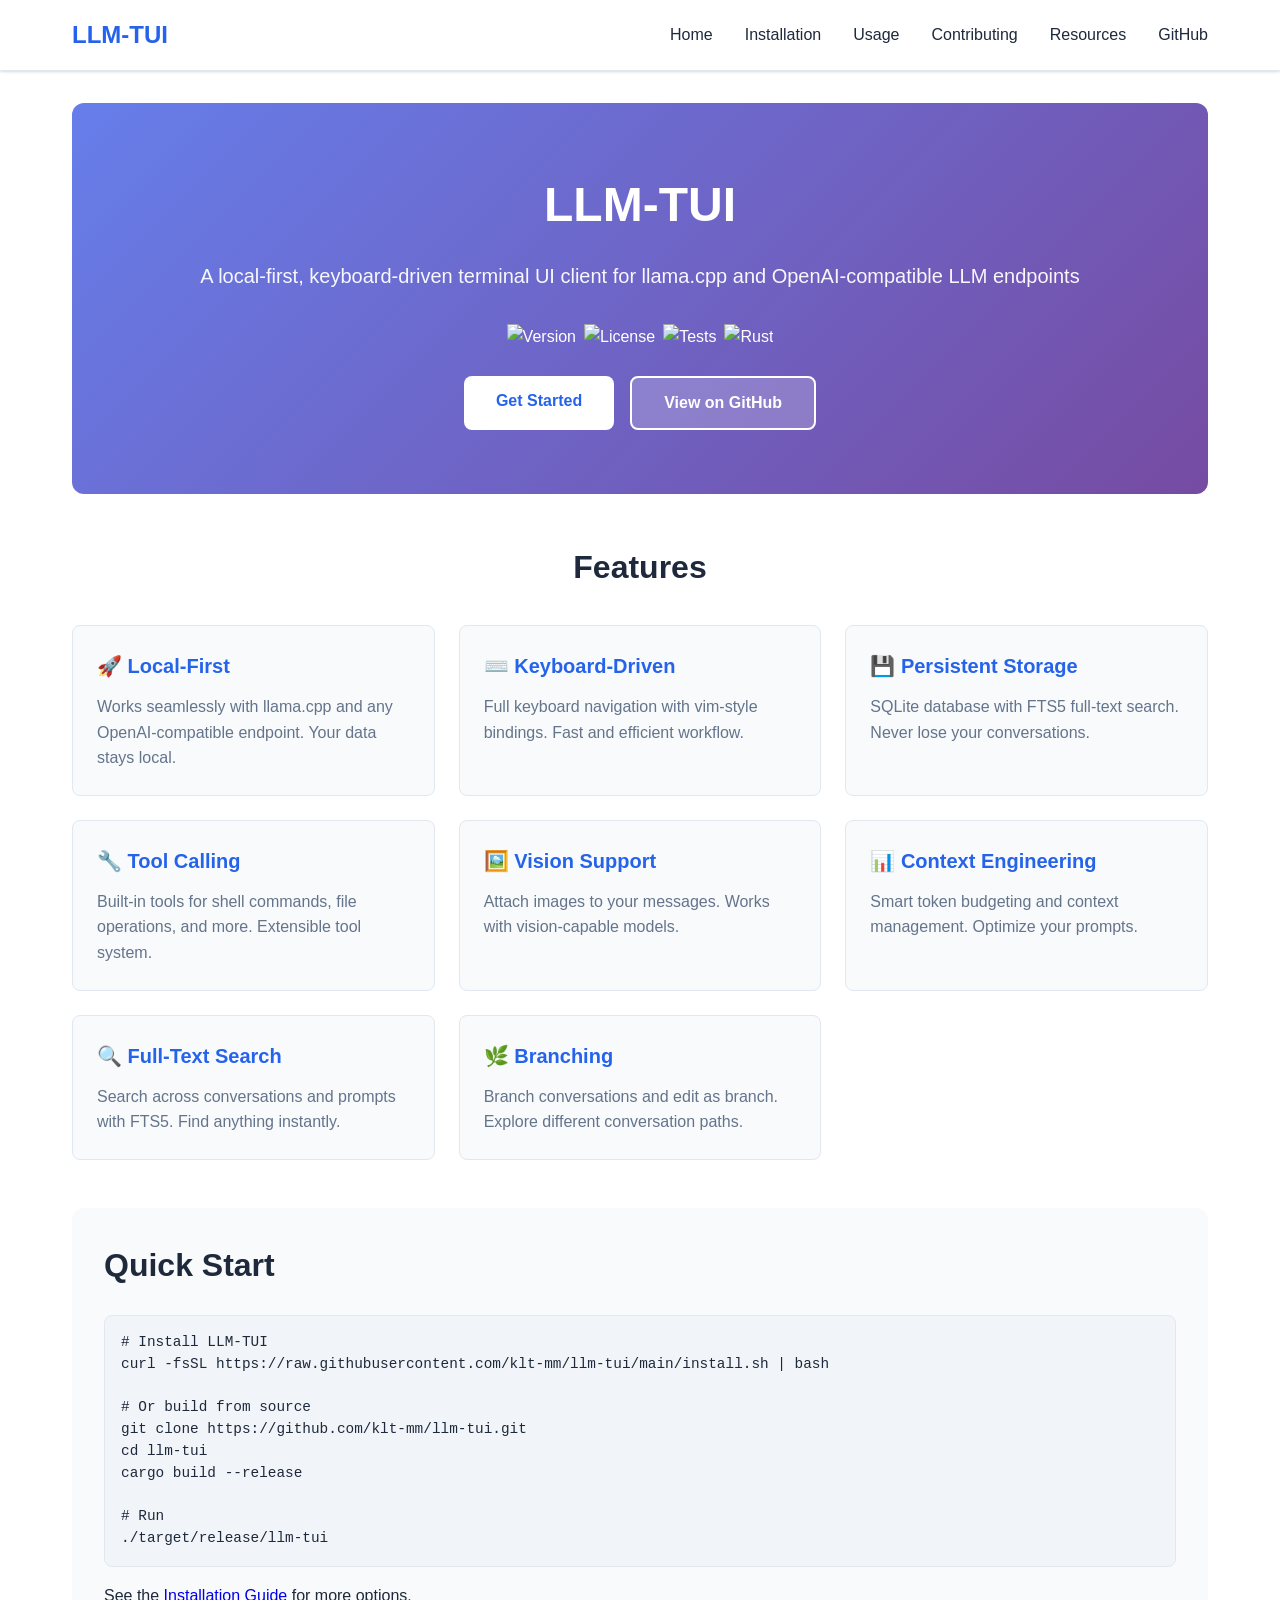
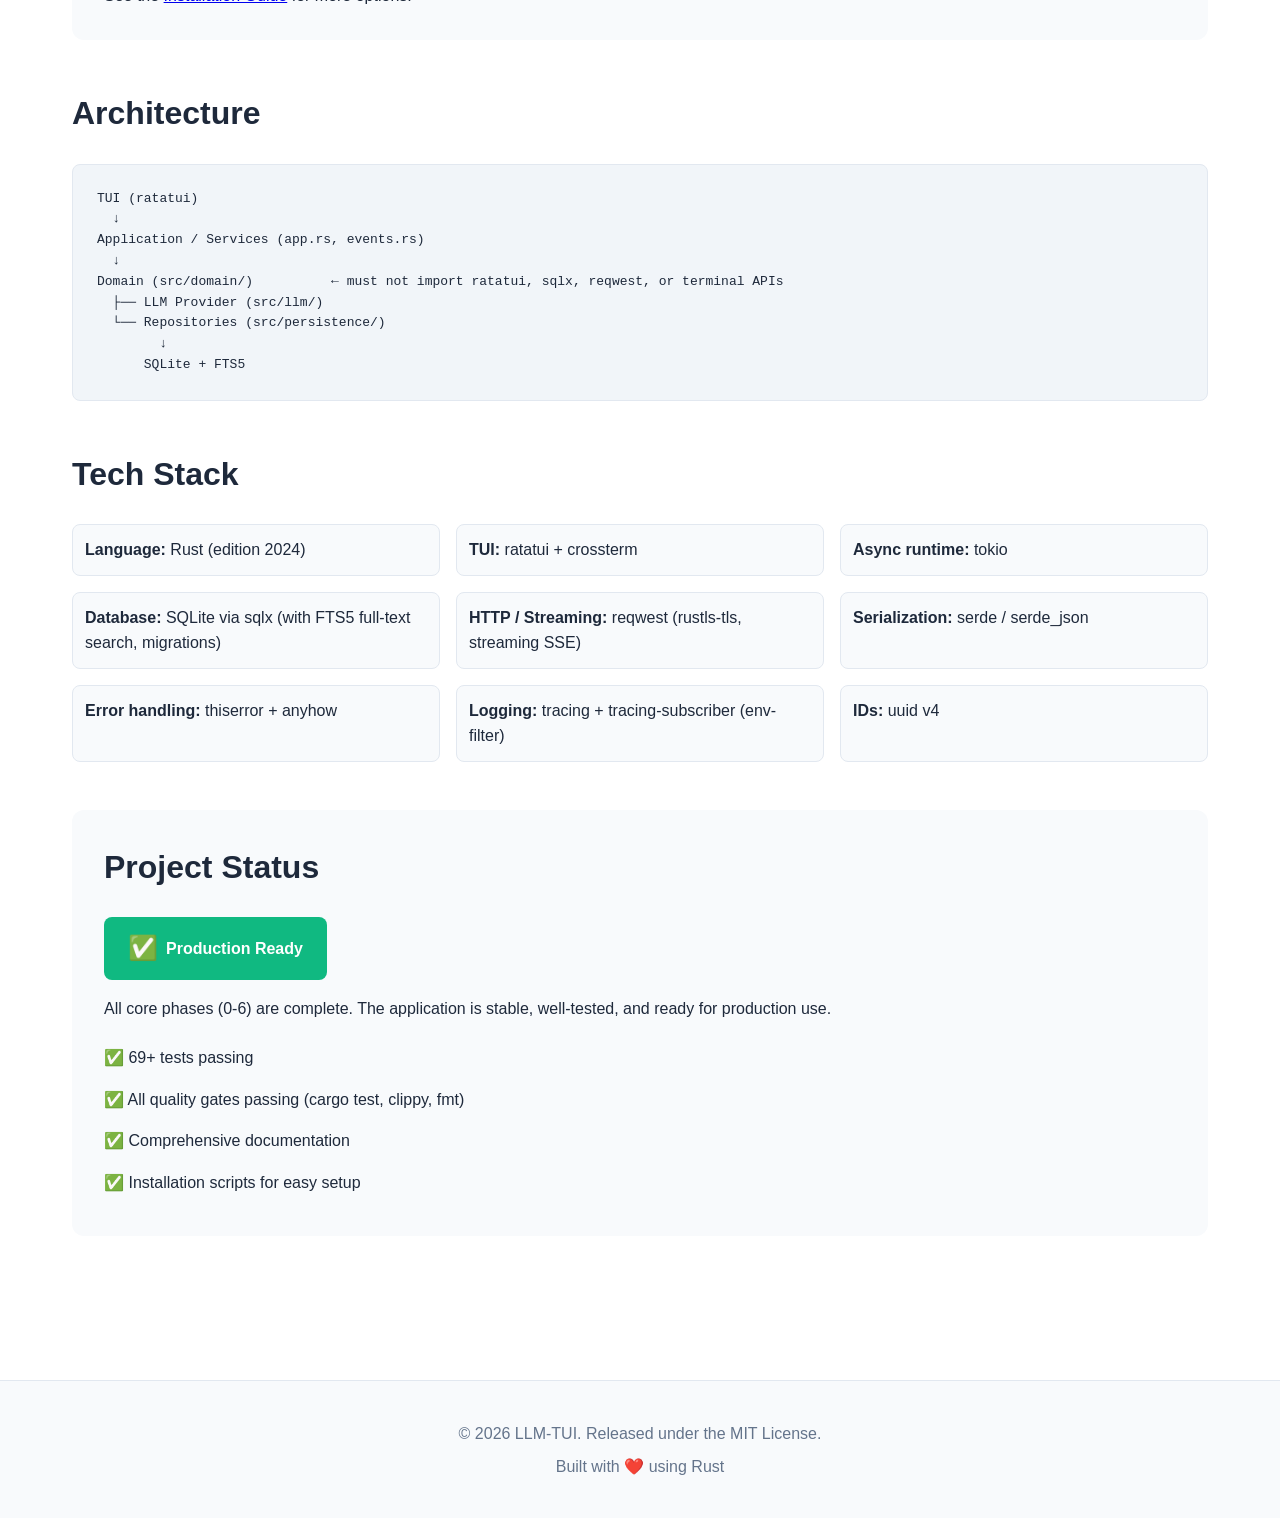
==== website/index.html @ 58398a4e "Release v1.0.2: Polish and ship the product Documentation: - Updated development roadmap with phases" ====
<!DOCTYPE html>
<html lang="en">
<head>
    <meta charset="UTF-8">
    <meta name="viewport" content="width=device-width, initial-scale=1.0">
    <title>LLM-TUI - Terminal UI for LLMs</title>
    <link rel="stylesheet" href="assets/css/style.css">
</head>
<body>
    <header>
        <nav>
            <div class="logo">LLM-TUI</div>
            <ul>
                <li><a href="index.html">Home</a></li>
                <li><a href="installation.html">Installation</a></li>
                <li><a href="usage.html">Usage</a></li>
                <li><a href="contributing.html">Contributing</a></li>
                <li><a href="resources.html">Resources</a></li>
                <li><a href="https://github.com/klt-mm/llm-tui" target="_blank">GitHub</a></li>
            </ul>
        </nav>
    </header>

    <main>
        <section class="hero">
            <h1>LLM-TUI</h1>
            <p class="tagline">A local-first, keyboard-driven terminal UI client for llama.cpp and OpenAI-compatible LLM endpoints</p>
            <div class="badges">
                <img src="https://img.shields.io/badge/version-1.0.2-blue.svg" alt="Version">
                <img src="https://img.shields.io/badge/license-MIT-green.svg" alt="License">
                <img src="https://img.shields.io/badge/tests-69+-brightgreen.svg" alt="Tests">
                <img src="https://img.shields.io/badge/Rust-2024-orange.svg" alt="Rust">
            </div>
            <div class="cta-buttons">
                <a href="installation.html" class="btn btn-primary">Get Started</a>
                <a href="https://github.com/klt-mm/llm-tui" class="btn btn-secondary">View on GitHub</a>
            </div>
        </section>

        <section class="features">
            <h2>Features</h2>
            <div class="feature-grid">
                <div class="feature-card">
                    <h3>🚀 Local-First</h3>
                    <p>Works seamlessly with llama.cpp and any OpenAI-compatible endpoint. Your data stays local.</p>
                </div>
                <div class="feature-card">
                    <h3>⌨️ Keyboard-Driven</h3>
                    <p>Full keyboard navigation with vim-style bindings. Fast and efficient workflow.</p>
                </div>
                <div class="feature-card">
                    <h3>💾 Persistent Storage</h3>
                    <p>SQLite database with FTS5 full-text search. Never lose your conversations.</p>
                </div>
                <div class="feature-card">
                    <h3>🔧 Tool Calling</h3>
                    <p>Built-in tools for shell commands, file operations, and more. Extensible tool system.</p>
                </div>
                <div class="feature-card">
                    <h3>🖼️ Vision Support</h3>
                    <p>Attach images to your messages. Works with vision-capable models.</p>
                </div>
                <div class="feature-card">
                    <h3>📊 Context Engineering</h3>
                    <p>Smart token budgeting and context management. Optimize your prompts.</p>
                </div>
                <div class="feature-card">
                    <h3>🔍 Full-Text Search</h3>
                    <p>Search across conversations and prompts with FTS5. Find anything instantly.</p>
                </div>
                <div class="feature-card">
                    <h3>🌿 Branching</h3>
                    <p>Branch conversations and edit as branch. Explore different conversation paths.</p>
                </div>
            </div>
        </section>

        <section class="quick-start">
            <h2>Quick Start</h2>
            <div class="code-block">
                <pre><code># Install LLM-TUI
curl -fsSL https://raw.githubusercontent.com/klt-mm/llm-tui/main/install.sh | bash

# Or build from source
git clone https://github.com/klt-mm/llm-tui.git
cd llm-tui
cargo build --release

# Run
./target/release/llm-tui</code></pre>
            </div>
            <p>See the <a href="installation.html">Installation Guide</a> for more options.</p>
        </section>

        <section class="architecture">
            <h2>Architecture</h2>
            <div class="architecture-diagram">
                <pre><code>TUI (ratatui)
  ↓
Application / Services (app.rs, events.rs)
  ↓
Domain (src/domain/)          ← must not import ratatui, sqlx, reqwest, or terminal APIs
  ├── LLM Provider (src/llm/)
  └── Repositories (src/persistence/)
        ↓
      SQLite + FTS5</code></pre>
            </div>
        </section>

        <section class="tech-stack">
            <h2>Tech Stack</h2>
            <ul>
                <li><strong>Language:</strong> Rust (edition 2024)</li>
                <li><strong>TUI:</strong> ratatui + crossterm</li>
                <li><strong>Async runtime:</strong> tokio</li>
                <li><strong>Database:</strong> SQLite via sqlx (with FTS5 full-text search, migrations)</li>
                <li><strong>HTTP / Streaming:</strong> reqwest (rustls-tls, streaming SSE)</li>
                <li><strong>Serialization:</strong> serde / serde_json</li>
                <li><strong>Error handling:</strong> thiserror + anyhow</li>
                <li><strong>Logging:</strong> tracing + tracing-subscriber (env-filter)</li>
                <li><strong>IDs:</strong> uuid v4</li>
            </ul>
        </section>

        <section class="status">
            <h2>Project Status</h2>
            <div class="status-badge">
                <span class="status-icon">✅</span>
                <span class="status-text">Production Ready</span>
            </div>
            <p>All core phases (0-6) are complete. The application is stable, well-tested, and ready for production use.</p>
            <ul>
                <li>✅ 69+ tests passing</li>
                <li>✅ All quality gates passing (cargo test, clippy, fmt)</li>
                <li>✅ Comprehensive documentation</li>
                <li>✅ Installation scripts for easy setup</li>
            </ul>
        </section>
    </main>

    <footer>
        <p>&copy; 2026 LLM-TUI. Released under the MIT License.</p>
        <p>Built with ❤️ using Rust</p>
    </footer>
</body>
</html>
---- website/assets/css/style.css ----
/* Reset and Base Styles */
* {
    margin: 0;
    padding: 0;
    box-sizing: border-box;
}

:root {
    --primary-color: #2563eb;
    --primary-dark: #1e40af;
    --secondary-color: #64748b;
    --success-color: #10b981;
    --warning-color: #f59e0b;
    --error-color: #ef4444;
    --bg-color: #ffffff;
    --bg-secondary: #f8fafc;
    --text-color: #1e293b;
    --text-secondary: #64748b;
    --border-color: #e2e8f0;
    --code-bg: #f1f5f9;
    --shadow: 0 1px 3px 0 rgba(0, 0, 0, 0.1), 0 1px 2px 0 rgba(0, 0, 0, 0.06);
    --shadow-lg: 0 10px 15px -3px rgba(0, 0, 0, 0.1), 0 4px 6px -2px rgba(0, 0, 0, 0.05);
}

body {
    font-family: -apple-system, BlinkMacSystemFont, 'Segoe UI', Roboto, 'Helvetica Neue', Arial, sans-serif;
    line-height: 1.6;
    color: var(--text-color);
    background-color: var(--bg-color);
}

/* Header and Navigation */
header {
    background-color: var(--bg-color);
    border-bottom: 1px solid var(--border-color);
    position: sticky;
    top: 0;
    z-index: 100;
    box-shadow: var(--shadow);
}

nav {
    max-width: 1200px;
    margin: 0 auto;
    padding: 1rem 2rem;
    display: flex;
    justify-content: space-between;
    align-items: center;
}

.logo {
    font-size: 1.5rem;
    font-weight: bold;
    color: var(--primary-color);
}

nav ul {
    display: flex;
    list-style: none;
    gap: 2rem;
}

nav a {
    color: var(--text-color);
    text-decoration: none;
    font-weight: 500;
    transition: color 0.2s;
}

nav a:hover {
    color: var(--primary-color);
}

/* Main Content */
main {
    max-width: 1200px;
    margin: 0 auto;
    padding: 2rem;
}

/* Hero Section */
.hero {
    text-align: center;
    padding: 4rem 2rem;
    background: linear-gradient(135deg, #667eea 0%, #764ba2 100%);
    color: white;
    border-radius: 12px;
    margin-bottom: 3rem;
}

.hero h1 {
    font-size: 3rem;
    margin-bottom: 1rem;
}

.tagline {
    font-size: 1.25rem;
    margin-bottom: 2rem;
    opacity: 0.95;
}

.badges {
    display: flex;
    gap: 0.5rem;
    justify-content: center;
    margin-bottom: 2rem;
    flex-wrap: wrap;
}

.badges img {
    height: 20px;
}

.cta-buttons {
    display: flex;
    gap: 1rem;
    justify-content: center;
    flex-wrap: wrap;
}

.btn {
    padding: 0.75rem 2rem;
    border-radius: 8px;
    text-decoration: none;
    font-weight: 600;
    transition: all 0.2s;
    display: inline-block;
}

.btn-primary {
    background-color: white;
    color: var(--primary-color);
}

.btn-primary:hover {
    background-color: var(--bg-secondary);
    transform: translateY(-2px);
    box-shadow: var(--shadow-lg);
}

.btn-secondary {
    background-color: rgba(255, 255, 255, 0.2);
    color: white;
    border: 2px solid white;
}

.btn-secondary:hover {
    background-color: rgba(255, 255, 255, 0.3);
    transform: translateY(-2px);
}

/* Features Section */
.features {
    margin-bottom: 3rem;
}

.features h2 {
    font-size: 2rem;
    margin-bottom: 2rem;
    text-align: center;
}

.feature-grid {
    display: grid;
    grid-template-columns: repeat(auto-fit, minmax(280px, 1fr));
    gap: 1.5rem;
}

.feature-card {
    background-color: var(--bg-secondary);
    padding: 1.5rem;
    border-radius: 8px;
    border: 1px solid var(--border-color);
    transition: all 0.2s;
}

.feature-card:hover {
    transform: translateY(-4px);
    box-shadow: var(--shadow-lg);
}

.feature-card h3 {
    font-size: 1.25rem;
    margin-bottom: 0.75rem;
    color: var(--primary-color);
}

.feature-card p {
    color: var(--text-secondary);
}

/* Quick Start Section */
.quick-start {
    background-color: var(--bg-secondary);
    padding: 2rem;
    border-radius: 12px;
    margin-bottom: 3rem;
}

.quick-start h2 {
    font-size: 2rem;
    margin-bottom: 1.5rem;
}

/* Code Blocks */
.code-block {
    background-color: var(--code-bg);
    border: 1px solid var(--border-color);
    border-radius: 8px;
    padding: 1rem;
    overflow-x: auto;
    margin: 1rem 0;
}

.code-block pre {
    margin: 0;
}

.code-block code {
    font-family: 'Courier New', Courier, monospace;
    font-size: 0.9rem;
    line-height: 1.5;
}

/* Architecture Section */
.architecture {
    margin-bottom: 3rem;
}

.architecture h2 {
    font-size: 2rem;
    margin-bottom: 1.5rem;
}

.architecture-diagram {
    background-color: var(--code-bg);
    padding: 1.5rem;
    border-radius: 8px;
    border: 1px solid var(--border-color);
}

/* Tech Stack Section */
.tech-stack {
    margin-bottom: 3rem;
}

.tech-stack h2 {
    font-size: 2rem;
    margin-bottom: 1.5rem;
}

.tech-stack ul {
    list-style: none;
    display: grid;
    grid-template-columns: repeat(auto-fit, minmax(300px, 1fr));
    gap: 1rem;
}

.tech-stack li {
    padding: 0.75rem;
    background-color: var(--bg-secondary);
    border-radius: 8px;
    border: 1px solid var(--border-color);
}

/* Status Section */
.status {
    background-color: var(--bg-secondary);
    padding: 2rem;
    border-radius: 12px;
    margin-bottom: 3rem;
}

.status h2 {
    font-size: 2rem;
    margin-bottom: 1.5rem;
}

.status-badge {
    display: inline-flex;
    align-items: center;
    gap: 0.5rem;
    background-color: var(--success-color);
    color: white;
    padding: 0.75rem 1.5rem;
    border-radius: 8px;
    font-weight: 600;
    margin-bottom: 1rem;
}

.status-icon {
    font-size: 1.5rem;
}

.status ul {
    list-style: none;
    margin-top: 1rem;
}

.status li {
    padding: 0.5rem 0;
}

/* Content Pages */
.content {
    max-width: 900px;
    margin: 0 auto;
}

.content h1 {
    font-size: 2.5rem;
    margin-bottom: 1.5rem;
    color: var(--primary-color);
}

.content h2 {
    font-size: 1.75rem;
    margin-top: 2.5rem;
    margin-bottom: 1rem;
    color: var(--text-color);
}

.content h3 {
    font-size: 1.25rem;
    margin-top: 2rem;
    margin-bottom: 0.75rem;
    color: var(--text-color);
}

.content p {
    margin-bottom: 1rem;
    color: var(--text-secondary);
}

.content ul, .content ol {
    margin-bottom: 1rem;
    padding-left: 2rem;
}

.content li {
    margin-bottom: 0.5rem;
    color: var(--text-secondary);
}

.content a {
    color: var(--primary-color);
    text-decoration: none;
}

.content a:hover {
    text-decoration: underline;
}

/* Shortcuts Table */
.shortcuts-table {
    width: 100%;
    border-collapse: collapse;
    margin: 1rem 0;
    background-color: var(--bg-secondary);
    border-radius: 8px;
    overflow: hidden;
}

.shortcuts-table thead {
    background-color: var(--primary-color);
    color: white;
}

.shortcuts-table th,
.shortcuts-table td {
    padding: 0.75rem 1rem;
    text-align: left;
    border-bottom: 1px solid var(--border-color);
}

.shortcuts-table tbody tr:hover {
    background-color: var(--bg-color);
}

kbd {
    background-color: var(--code-bg);
    border: 1px solid var(--border-color);
    border-radius: 4px;
    padding: 0.125rem 0.375rem;
    font-family: 'Courier New', Courier, monospace;
    font-size: 0.875rem;
}

/* Footer */
footer {
    background-color: var(--bg-secondary);
    border-top: 1px solid var(--border-color);
    padding: 2rem;
    text-align: center;
    color: var(--text-secondary);
    margin-top: 4rem;
}

footer p {
    margin: 0.5rem 0;
}

/* Responsive Design */
@media (max-width: 768px) {
    nav {
        flex-direction: column;
        gap: 1rem;
    }

    nav ul {
        flex-wrap: wrap;
        justify-content: center;
        gap: 1rem;
    }

    .hero h1 {
        font-size: 2rem;
    }

    .tagline {
        font-size: 1rem;
    }

    .feature-grid {
        grid-template-columns: 1fr;
    }

    .content h1 {
        font-size: 2rem;
    }

    .content h2 {
        font-size: 1.5rem;
    }
}

/* Print Styles */
@media print {
    header, footer {
        display: none;
    }

    .hero {
        background: none;
        color: var(--text-color);
        border: 1px solid var(--border-color);
    }

    .btn {
        display: none;
    }
}
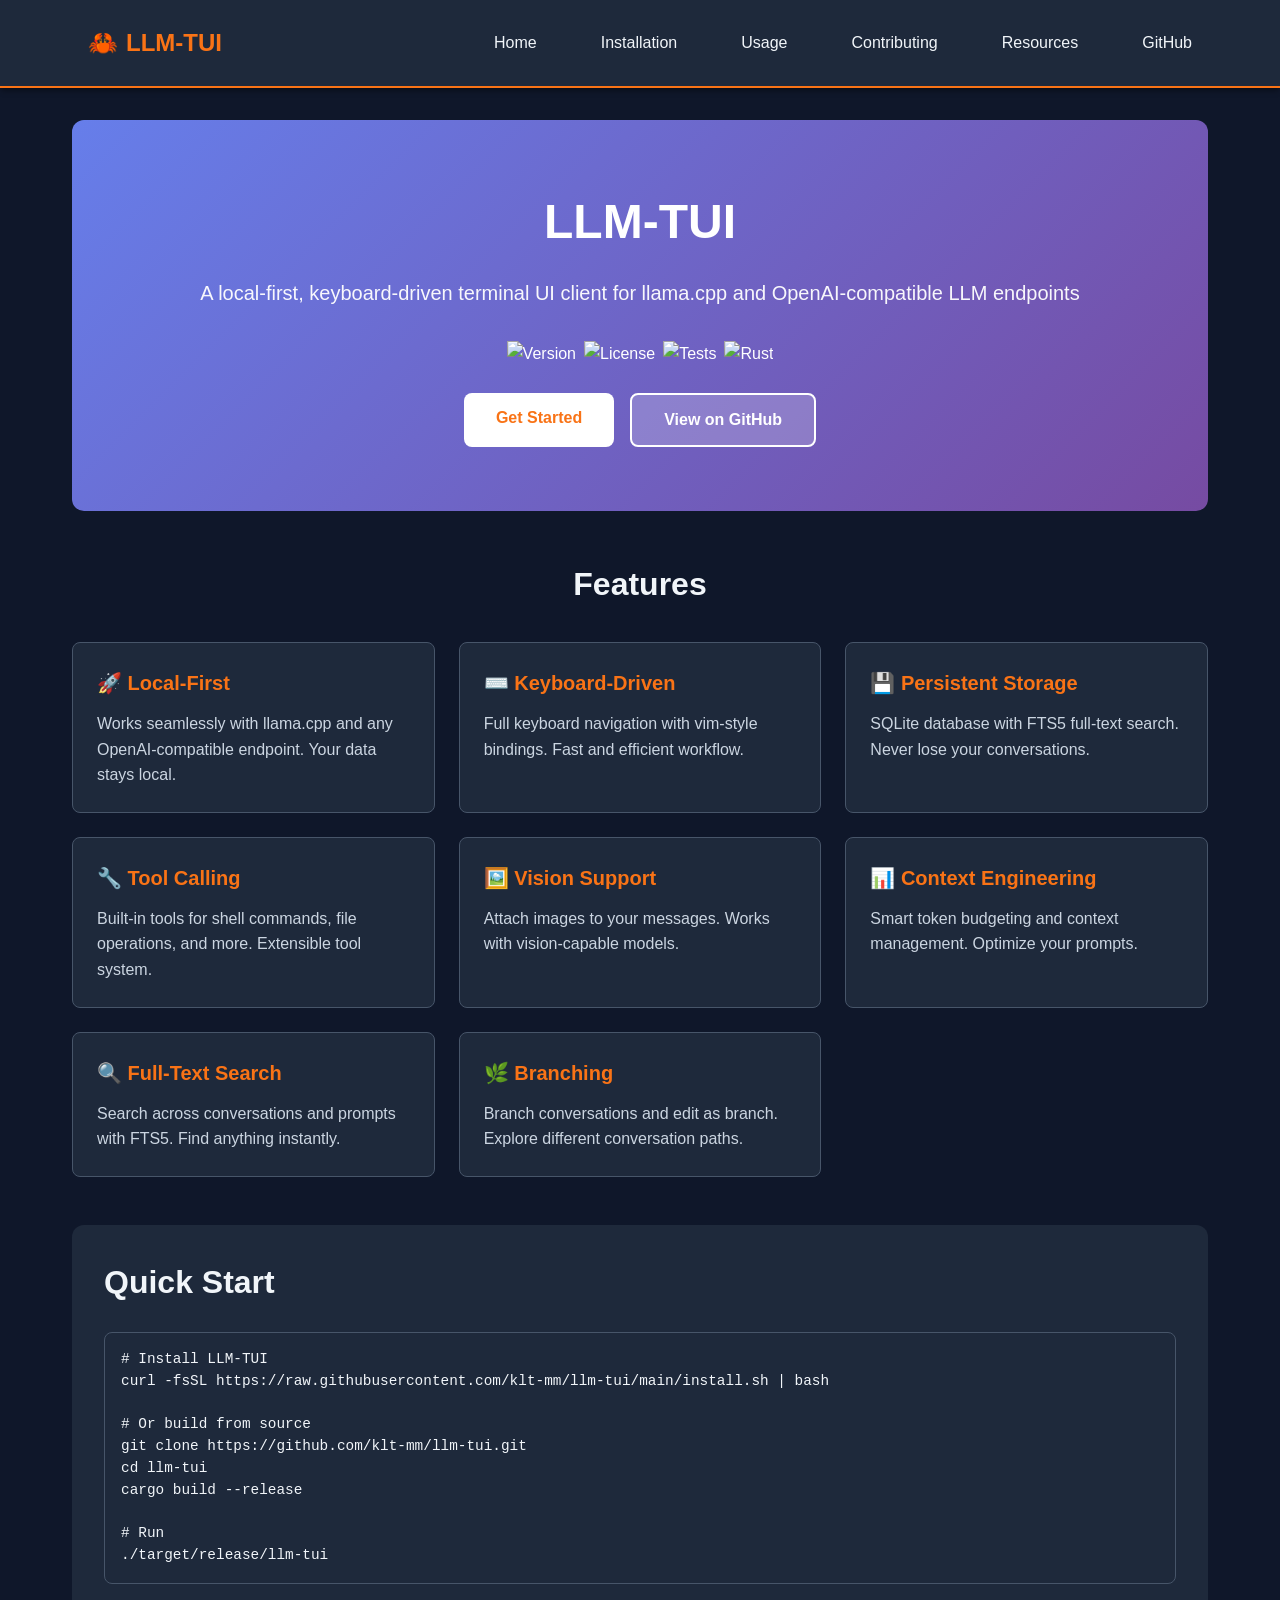
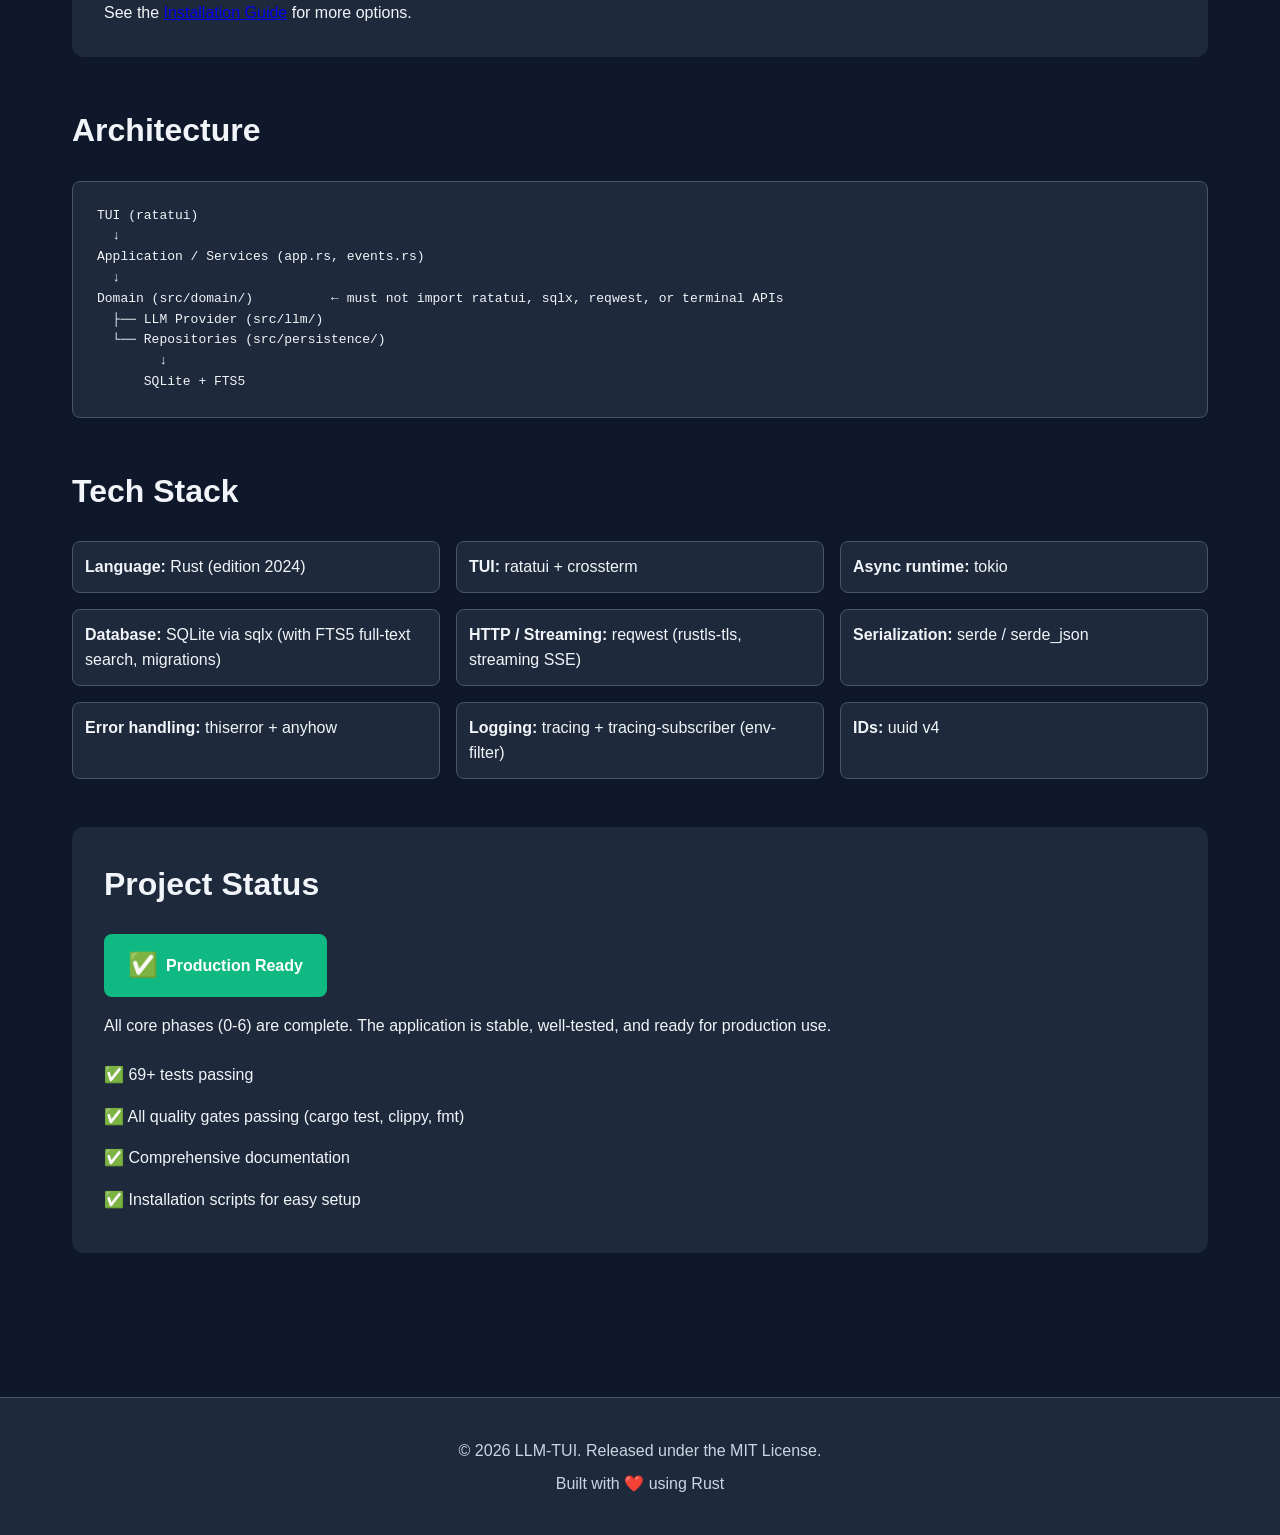
==== commit 78a98177: "Redesign website and README with modern dark theme Website Improvements: - Updated theme colors to R" ====
--- a/website/index.html
+++ b/website/index.html
@@ -9,7 +9,12 @@
 <body>
     <header>
         <nav>
-            <div class="logo">LLM-TUI</div>
+            <a href="index.html" class="logo">LLM-TUI</a>
+            <button class="menu-toggle" aria-label="Toggle menu">
+                <span></span>
+                <span></span>
+                <span></span>
+            </button>
             <ul>
                 <li><a href="index.html">Home</a></li>
                 <li><a href="installation.html">Installation</a></li>
@@ -19,6 +24,7 @@
                 <li><a href="https://github.com/klt-mm/llm-tui" target="_blank">GitHub</a></li>
             </ul>
         </nav>
+        <div class="nav-overlay"></div>
     </header>
 
     <main>
@@ -142,5 +148,33 @@
         <p>&copy; 2026 LLM-TUI. Released under the MIT License.</p>
         <p>Built with ❤️ using Rust</p>
     </footer>
+
+    <script>
+        // Mobile menu toggle
+        const menuToggle = document.querySelector('.menu-toggle');
+        const navUl = document.querySelector('nav ul');
+        const navOverlay = document.querySelector('.nav-overlay');
+
+        menuToggle.addEventListener('click', () => {
+            menuToggle.classList.toggle('active');
+            navUl.classList.toggle('active');
+            navOverlay.classList.toggle('active');
+        });
+
+        navOverlay.addEventListener('click', () => {
+            menuToggle.classList.remove('active');
+            navUl.classList.remove('active');
+            navOverlay.classList.remove('active');
+        });
+
+        // Close menu when clicking a link
+        document.querySelectorAll('nav ul li a').forEach(link => {
+            link.addEventListener('click', () => {
+                menuToggle.classList.remove('active');
+                navUl.classList.remove('active');
+                navOverlay.classList.remove('active');
+            });
+        });
+    </script>
 </body>
 </html>
--- a/website/assets/css/style.css
+++ b/website/assets/css/style.css
@@ -6,20 +6,24 @@
 }
 
 :root {
-    --primary-color: #2563eb;
-    --primary-dark: #1e40af;
+    /* Updated theme colors - Rust/terminal inspired */
+    --primary-color: #f97316;
+    --primary-dark: #ea580c;
+    --primary-light: #fb923c;
     --secondary-color: #64748b;
     --success-color: #10b981;
     --warning-color: #f59e0b;
     --error-color: #ef4444;
-    --bg-color: #ffffff;
-    --bg-secondary: #f8fafc;
-    --text-color: #1e293b;
-    --text-secondary: #64748b;
-    --border-color: #e2e8f0;
-    --code-bg: #f1f5f9;
-    --shadow: 0 1px 3px 0 rgba(0, 0, 0, 0.1), 0 1px 2px 0 rgba(0, 0, 0, 0.06);
-    --shadow-lg: 0 10px 15px -3px rgba(0, 0, 0, 0.1), 0 4px 6px -2px rgba(0, 0, 0, 0.05);
+    --bg-color: #0f172a;
+    --bg-secondary: #1e293b;
+    --bg-tertiary: #334155;
+    --text-color: #f1f5f9;
+    --text-secondary: #cbd5e1;
+    --border-color: #475569;
+    --code-bg: #1e293b;
+    --shadow: 0 4px 6px -1px rgba(0, 0, 0, 0.3), 0 2px 4px -1px rgba(0, 0, 0, 0.2);
+    --shadow-lg: 0 10px 15px -3px rgba(0, 0, 0, 0.4), 0 4px 6px -2px rgba(0, 0, 0, 0.3);
+    --accent-gradient: linear-gradient(135deg, #f97316 0%, #ea580c 100%);
 }
 
 body {
@@ -31,11 +35,11 @@
 
 /* Header and Navigation */
 header {
-    background-color: var(--bg-color);
-    border-bottom: 1px solid var(--border-color);
+    background-color: var(--bg-secondary);
+    border-bottom: 2px solid var(--primary-color);
     position: sticky;
     top: 0;
-    z-index: 100;
+    z-index: 1000;
     box-shadow: var(--shadow);
 }
 
@@ -46,29 +50,92 @@
     display: flex;
     justify-content: space-between;
     align-items: center;
+    position: relative;
 }
 
 .logo {
     font-size: 1.5rem;
     font-weight: bold;
     color: var(--primary-color);
+    text-decoration: none;
+    display: flex;
+    align-items: center;
+    gap: 0.5rem;
+}
+
+.logo::before {
+    content: "🦀";
+    font-size: 1.5rem;
+}
+
+/* Mobile menu toggle */
+.menu-toggle {
+    display: none;
+    flex-direction: column;
+    gap: 4px;
+    background: none;
+    border: none;
+    cursor: pointer;
+    padding: 0.5rem;
+    z-index: 1001;
+}
+
+.menu-toggle span {
+    width: 25px;
+    height: 3px;
+    background-color: var(--text-color);
+    border-radius: 2px;
+    transition: all 0.3s ease;
+}
+
+.menu-toggle.active span:nth-child(1) {
+    transform: rotate(45deg) translate(8px, 8px);
+}
+
+.menu-toggle.active span:nth-child(2) {
+    opacity: 0;
+}
+
+.menu-toggle.active span:nth-child(3) {
+    transform: rotate(-45deg) translate(7px, -7px);
 }
 
 nav ul {
     display: flex;
     list-style: none;
     gap: 2rem;
+    align-items: center;
 }
 
 nav a {
     color: var(--text-color);
     text-decoration: none;
     font-weight: 500;
-    transition: color 0.2s;
+    transition: all 0.2s;
+    padding: 0.5rem 1rem;
+    border-radius: 6px;
+    position: relative;
 }
 
 nav a:hover {
     color: var(--primary-color);
+    background-color: var(--bg-tertiary);
+}
+
+nav a::after {
+    content: '';
+    position: absolute;
+    bottom: 0;
+    left: 50%;
+    width: 0;
+    height: 2px;
+    background-color: var(--primary-color);
+    transition: all 0.3s ease;
+    transform: translateX(-50%);
+}
+
+nav a:hover::after {
+    width: 80%;
 }
 
 /* Main Content */
@@ -402,15 +469,48 @@
 
 /* Responsive Design */
 @media (max-width: 768px) {
-    nav {
+    .menu-toggle {
+        display: flex;
+    }
+
+    nav ul {
+        position: fixed;
+        top: 0;
+        right: -100%;
+        width: 70%;
+        max-width: 300px;
+        height: 100vh;
+        background-color: var(--bg-secondary);
         flex-direction: column;
+        justify-content: flex-start;
+        padding: 5rem 2rem 2rem;
         gap: 1rem;
-    }
-
-    nav ul {
-        flex-wrap: wrap;
-        justify-content: center;
-        gap: 1rem;
+        transition: right 0.3s ease;
+        box-shadow: -5px 0 15px rgba(0, 0, 0, 0.3);
+        z-index: 999;
+    }
+
+    nav ul.active {
+        right: 0;
+    }
+
+    nav ul li {
+        width: 100%;
+    }
+
+    nav a {
+        display: block;
+        width: 100%;
+        padding: 1rem;
+        text-align: left;
+    }
+
+    nav a::after {
+        display: none;
+    }
+
+    .hero {
+        padding: 2rem 1rem;
     }
 
     .hero h1 {
@@ -432,6 +532,35 @@
     .content h2 {
         font-size: 1.5rem;
     }
+
+    main {
+        padding: 1rem;
+    }
+
+    .shortcuts-table {
+        font-size: 0.875rem;
+    }
+
+    .shortcuts-table th,
+    .shortcuts-table td {
+        padding: 0.5rem;
+    }
+}
+
+/* Overlay for mobile menu */
+.nav-overlay {
+    display: none;
+    position: fixed;
+    top: 0;
+    left: 0;
+    width: 100%;
+    height: 100%;
+    background-color: rgba(0, 0, 0, 0.5);
+    z-index: 998;
+}
+
+.nav-overlay.active {
+    display: block;
 }
 
 /* Print Styles */
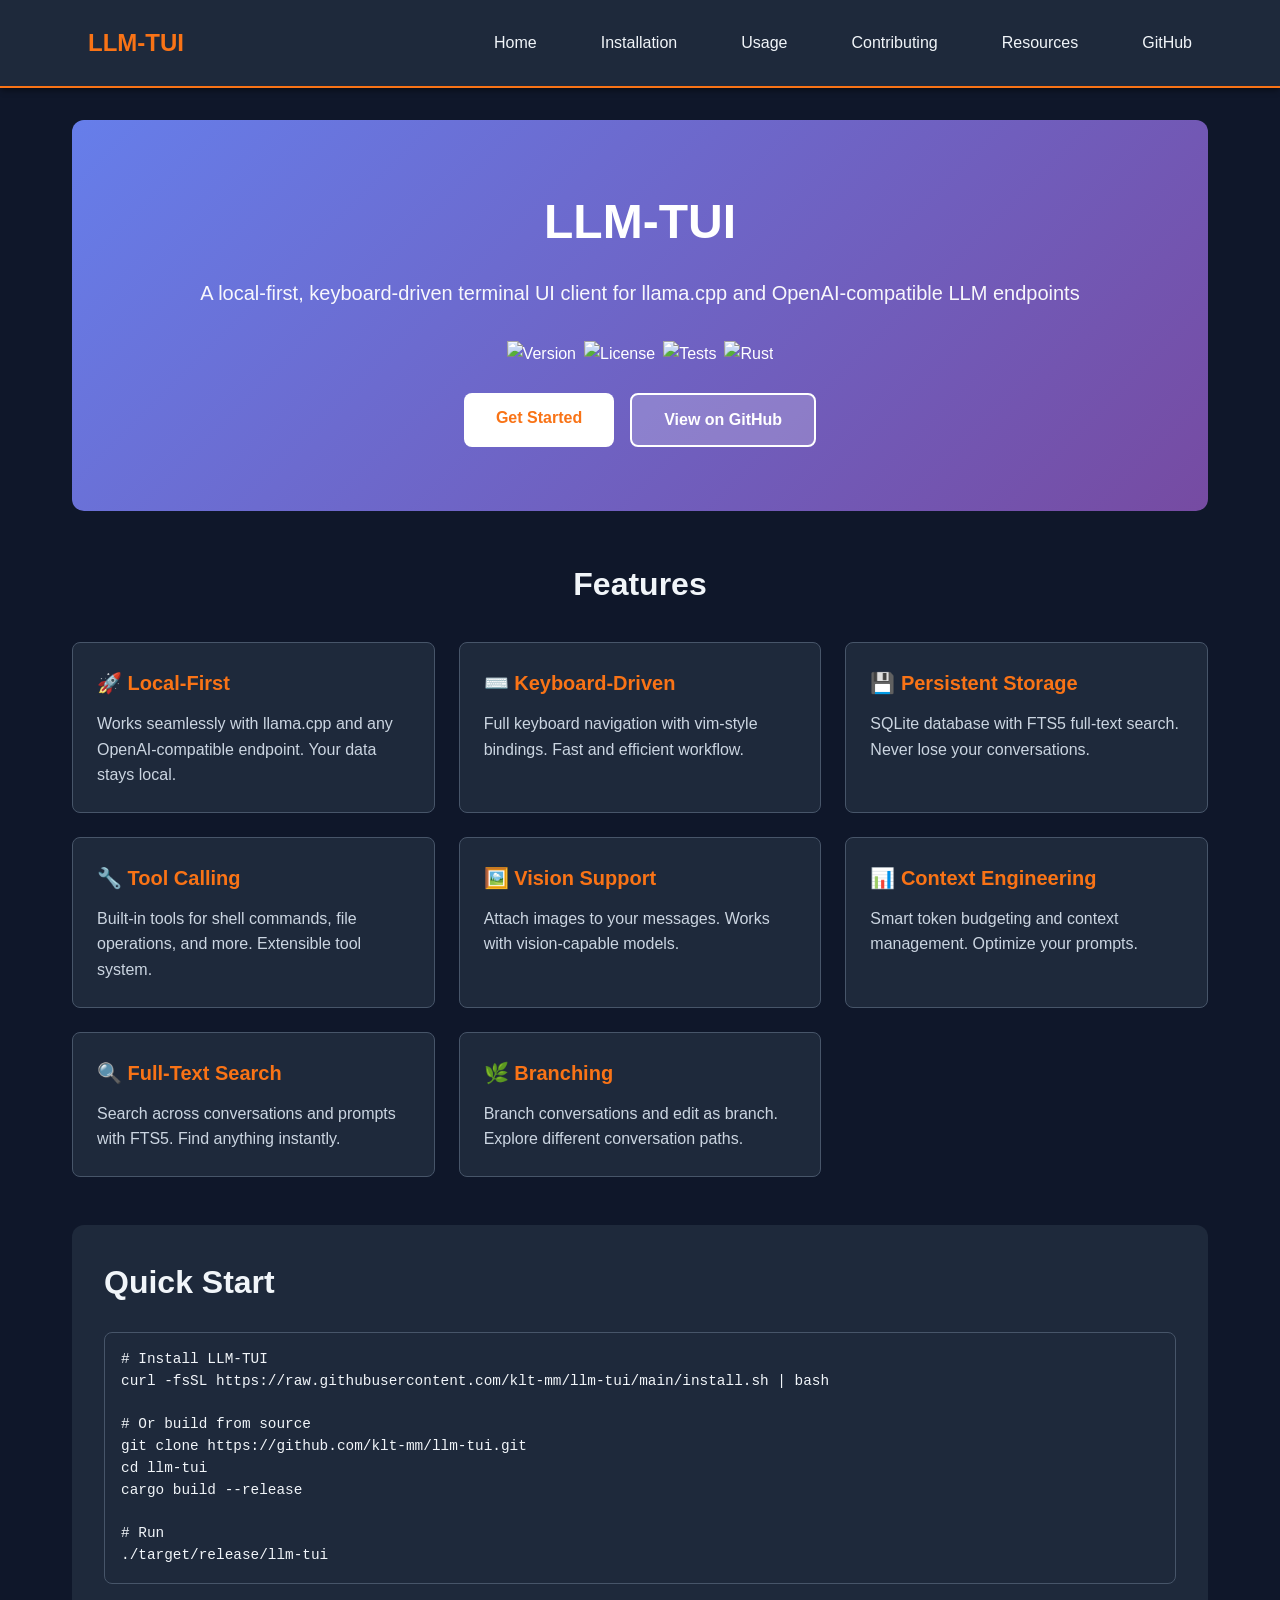
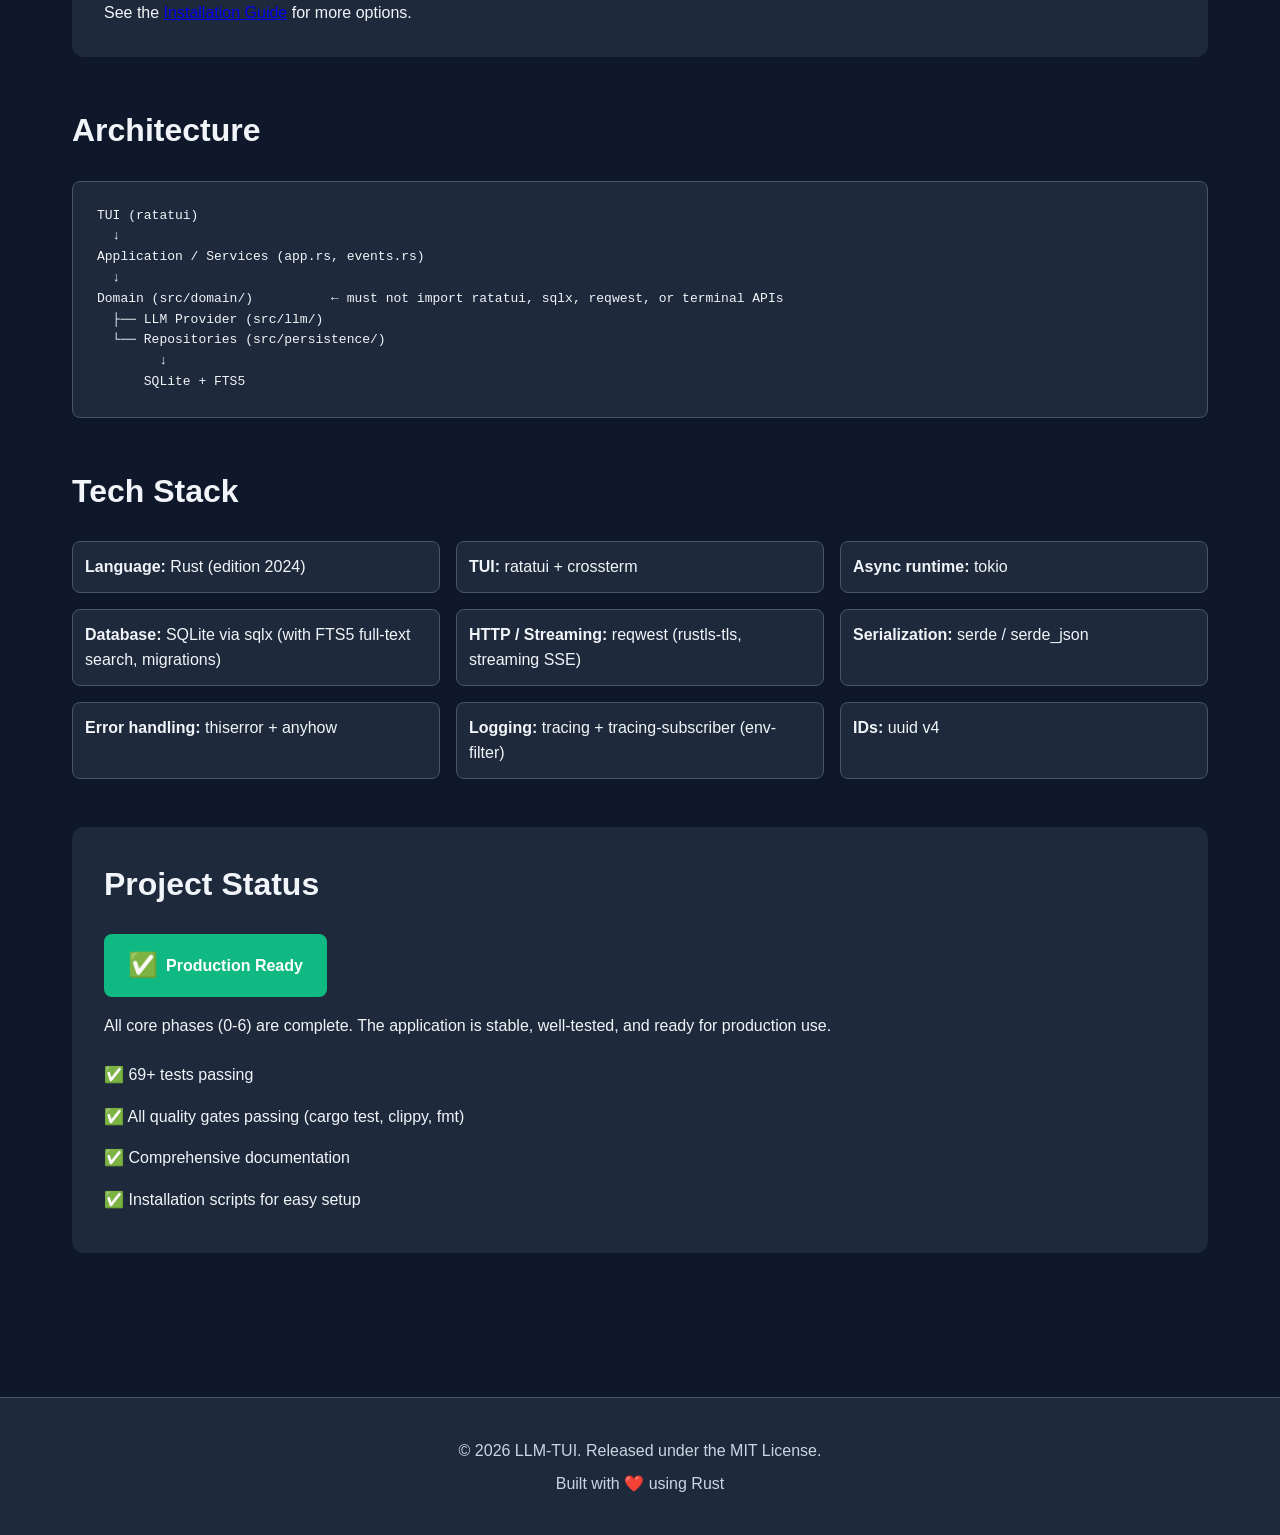
==== commit d13ff6e8: "Fix mobile menu and architecture diagram - Remove crab emoji logo from header - Change mobile menu f" ====
--- a/website/index.html
+++ b/website/index.html
@@ -153,18 +153,10 @@
         // Mobile menu toggle
         const menuToggle = document.querySelector('.menu-toggle');
         const navUl = document.querySelector('nav ul');
-        const navOverlay = document.querySelector('.nav-overlay');
 
         menuToggle.addEventListener('click', () => {
             menuToggle.classList.toggle('active');
             navUl.classList.toggle('active');
-            navOverlay.classList.toggle('active');
-        });
-
-        navOverlay.addEventListener('click', () => {
-            menuToggle.classList.remove('active');
-            navUl.classList.remove('active');
-            navOverlay.classList.remove('active');
         });
 
         // Close menu when clicking a link
@@ -172,8 +164,15 @@
             link.addEventListener('click', () => {
                 menuToggle.classList.remove('active');
                 navUl.classList.remove('active');
-                navOverlay.classList.remove('active');
             });
+        });
+
+        // Close menu when clicking outside
+        document.addEventListener('click', (e) => {
+            if (!e.target.closest('nav')) {
+                menuToggle.classList.remove('active');
+                navUl.classList.remove('active');
+            }
         });
     </script>
 </body>
--- a/website/assets/css/style.css
+++ b/website/assets/css/style.css
@@ -63,11 +63,6 @@
     gap: 0.5rem;
 }
 
-.logo::before {
-    content: "🦀";
-    font-size: 1.5rem;
-}
-
 /* Mobile menu toggle */
 .menu-toggle {
     display: none;
@@ -474,24 +469,26 @@
     }
 
     nav ul {
-        position: fixed;
-        top: 0;
-        right: -100%;
-        width: 70%;
-        max-width: 300px;
-        height: 100vh;
+        position: absolute;
+        top: 100%;
+        left: 0;
+        right: 0;
         background-color: var(--bg-secondary);
         flex-direction: column;
         justify-content: flex-start;
-        padding: 5rem 2rem 2rem;
-        gap: 1rem;
-        transition: right 0.3s ease;
-        box-shadow: -5px 0 15px rgba(0, 0, 0, 0.3);
+        padding: 1rem 2rem;
+        gap: 0.5rem;
+        box-shadow: var(--shadow-lg);
+        border-top: 2px solid var(--primary-color);
+        max-height: 0;
+        overflow: hidden;
+        transition: max-height 0.3s ease, padding 0.3s ease;
         z-index: 999;
     }
 
     nav ul.active {
-        right: 0;
+        max-height: 500px;
+        padding: 1rem 2rem;
     }
 
     nav ul li {
@@ -501,7 +498,7 @@
     nav a {
         display: block;
         width: 100%;
-        padding: 1rem;
+        padding: 0.75rem 1rem;
         text-align: left;
     }
 
@@ -545,22 +542,6 @@
     .shortcuts-table td {
         padding: 0.5rem;
     }
-}
-
-/* Overlay for mobile menu */
-.nav-overlay {
-    display: none;
-    position: fixed;
-    top: 0;
-    left: 0;
-    width: 100%;
-    height: 100%;
-    background-color: rgba(0, 0, 0, 0.5);
-    z-index: 998;
-}
-
-.nav-overlay.active {
-    display: block;
 }
 
 /* Print Styles */
